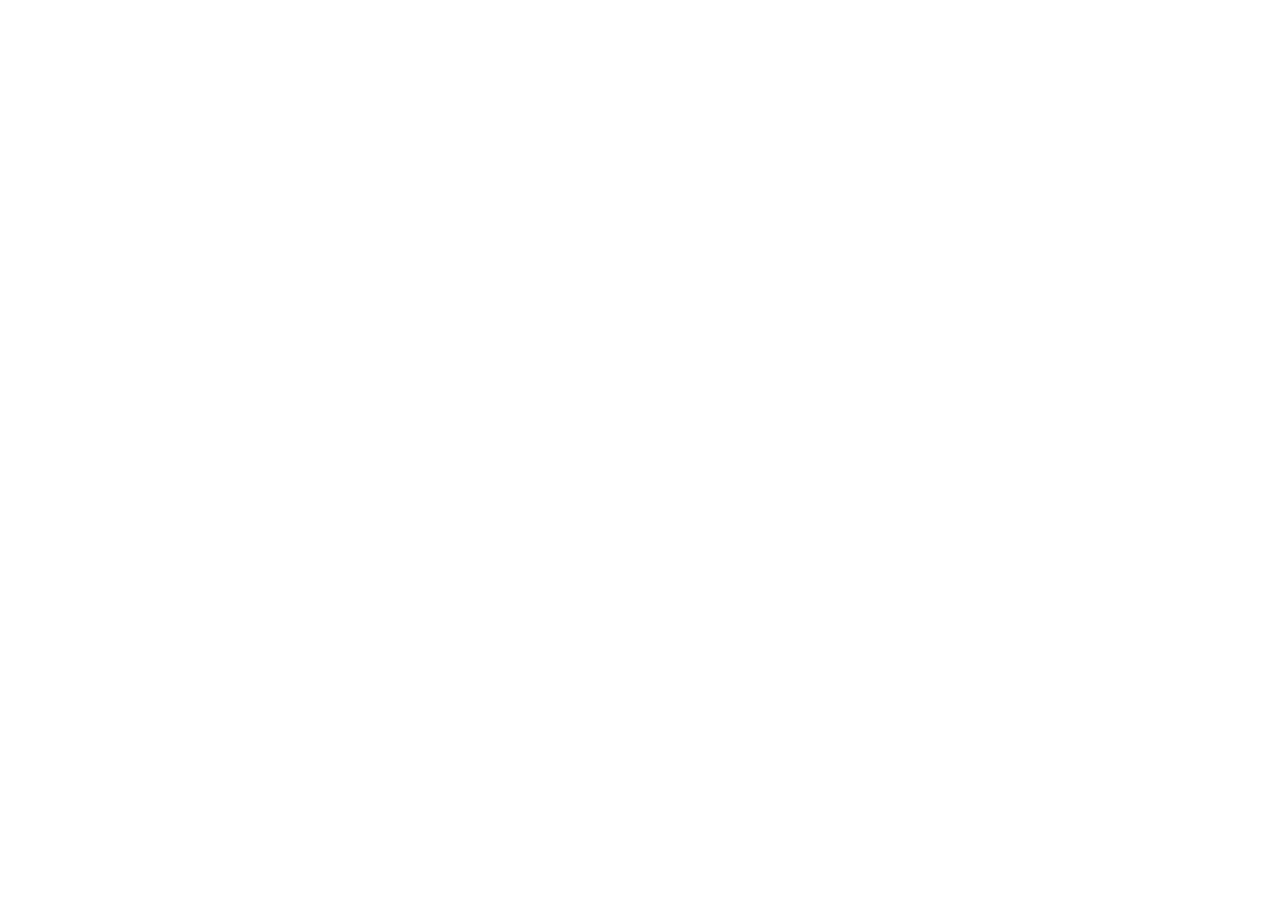
==== simulation/index.html @ 917941fb "https://virtual-labs.github.io/exp-scapular-indices-iitg click on the link to test your code." ====
<!DOCTYPE html>
<html>
<head>
	<!-- Add CSS at the head of HTML file -->
    <link rel="stylesheet" href="./css/main.css">
</head>
<body>
		<!-- Your code goes here-->

	<!-- Add JS at the bottom of HTML file --> 
        <script src="./js/main.js"></script>
<script src="../assets/js/iframeResize.js"></script>
        
        </body>
</html>
---- simulation/css/main.css ----
/* You CSS goes in here */
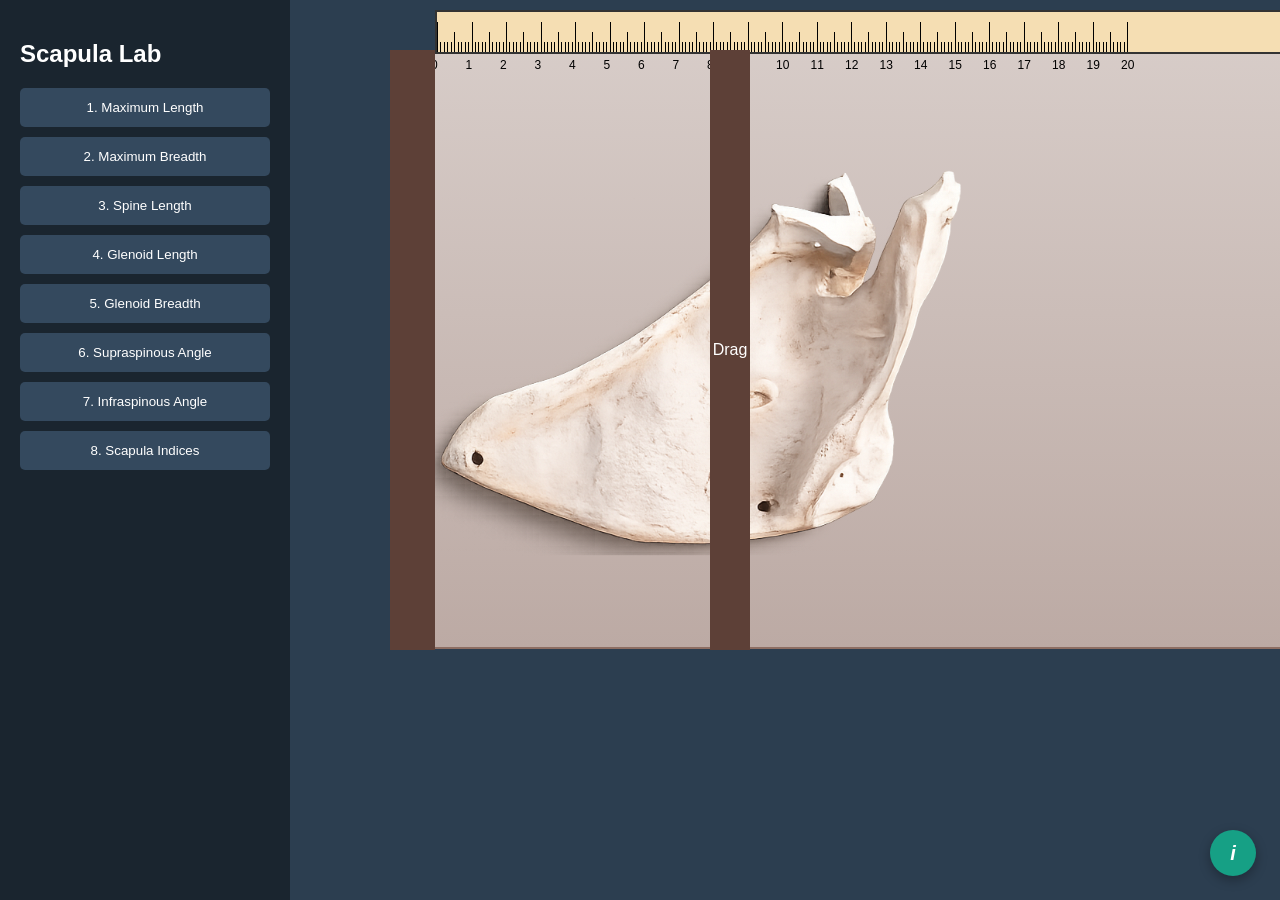
==== commit 39def1b9: "https://virtual-labs.github.io/exp-scapular-indices-iitg click on the link to test your code." ====
--- a/simulation/index.html
+++ b/simulation/index.html
@@ -1,14 +1,409 @@
 <!DOCTYPE html>
-<html>
+<html lang="en">
 <head>
-	<!-- Add CSS at the head of HTML file -->
-    <link rel="stylesheet" href="./css/main.css">
+    <meta charset="UTF-8">
+    <title>Osteometry of Scapula Simulation</title>
+    <meta name="viewport" content="width=device-width, initial-scale=1.0">
+    <!-- Reuse SAME CSS -->
+    <link rel="stylesheet" href="css/scapula.css">
 </head>
 <body>
-		<!-- Your code goes here-->
-
-	<!-- Add JS at the bottom of HTML file --> 
-        <script src="./js/main.js"></script>
+
+<div id="sidebar">
+    <h2>Scapula Lab</h2>
+
+    <button class="nav-btn active" onclick="setMode('length',event)">
+        1. Maximum Length
+    </button>
+    <button class="nav-btn" onclick="setMode('breadth',event)">
+        2. Maximum Breadth
+    </button>
+    <button class="nav-btn" onclick="setMode('spine',event)">
+        3. Spine Length
+    </button>
+    <button class="nav-btn" onclick="setMode('glenoid_len',event)">
+        4. Glenoid Length
+    </button>
+    <button class="nav-btn" onclick="setMode('glenoid_br',event)">
+        5. Glenoid Breadth
+    </button>
+    <button class="nav-btn" onclick="setMode('supra',event)">
+        6. Supraspinous Angle
+    </button>
+    <button class="nav-btn" onclick="setMode('infra',event)">
+        7. Infraspinous Angle
+    </button>
+    <button class="nav-btn" onclick="setMode('indices', event)">
+        8. Scapula Indices
+    </button>
+</div>
+
+<div id="workspace">
+
+    <img id="bone" src="images/Scapula.png">
+
+    <!-- Osteometric Board -->
+    <div id="tool-board">
+        <div id="fixed-wall" class="board-wall"></div>
+        <div id="board-surface"></div>
+        <div id="movable-wall" class="board-wall">Drag</div>
+        
+        <div id="scale">
+    <!-- ticks will be generated by JS -->
+        </div>
+    </div>
+
+    <!-- REALISTIC SLIDING CALIPER -->
+    <div id="tool-caliper">
+
+        <!-- Main scale -->
+        <div id="caliper-body">
+
+            <!-- fixed jaw -->
+            <div class="jaw fixed-jaw">
+                <div class="jaw-top"></div>
+                <div class="jaw-bottom"></div>
+            </div>
+
+            <!-- ruler -->
+            <div id="caliper-ruler">
+
+                <div class="caliper-scale"></div>
+
+            </div>
+            <!-- movable slider -->
+            <div class="slider" id="caliper-slider">
+
+                <div class="jaw movable-jaw">
+                    <div class="jaw-top"></div>
+                    <div class="jaw-bottom"></div>
+                </div>
+
+                <div class="slider-body"></div>
+
+            </div>
+
+        </div>
+
+    </div>
+
+    <!-- REALISTIC GONIOMETER -->
+    <div id="tool-goniometer">
+
+        <div id="goniometer">
+
+            <!-- Protractor -->
+            <div id="gonio-protractor">
+
+                <!-- scale markings generated by JS -->
+                <div id="gonio-scale"></div>
+
+            </div>
+
+            <!-- center pivot -->
+            <div class="gonio-center" id="gonio-center"></div>
+
+            <!-- fixed arm -->
+            <div class="gonio-arm fixed-arm" id="gonio-arm-1"></div>
+
+            <!-- movable arm -->
+            <div class="gonio-arm movable-arm" id="gonio-arm-2"></div>
+
+        </div>
+
+    </div>
+
+</div>
+
+<!-- ================= SCAPULA INDICES ================= -->
+
+<div id="tool-indices" style="display:none;padding:20px;">
+
+    <h2>Scapula Indices Calculator</h2>
+
+    <!-- ===================================== -->
+    <!-- Scapular Index -->
+    <!-- ===================================== -->
+
+    <div class="index-block">
+
+        <h3>Scapular Index (Overall Shape)</h3>
+
+        <div class="formula-title">
+            Formula:
+            <span class="formula-text">
+                Anatomical Breadth × 100 / Anatomical Length
+            </span>
+        </div>
+
+        <div class="formula">
+
+            <div class="fraction">
+
+                <span class="top">
+                    <input type="number"
+                           id="scap_num"
+                           step="0.01"
+                           placeholder="____">
+                    ×100
+                </span>
+
+                <span class="bottom">
+                    <input type="number"
+                           id="scap_den"
+                           step="0.01"
+                           placeholder="____">
+                </span>
+
+            </div>
+
+            =
+
+            <input type="text"
+                   id="ans_scap"
+                   readonly>
+
+        </div>
+
+    </div>
+
+
+    <!-- ===================================== -->
+    <!-- Glenoid Cavity Index -->
+    <!-- ===================================== -->
+
+    <div class="index-block">
+
+        <h3>Glenoid Cavity Index</h3>
+
+        <div class="formula-title">
+            Formula:
+            <span class="formula-text">
+                Breadth of Glenoid Fossa ×100 / Length of Glenoid Fossa
+            </span>
+        </div>
+
+        <div class="formula">
+
+            <div class="fraction">
+
+                <span class="top">
+
+                    <input type="number"
+                           id="glenoid_num"
+                           step="0.01"
+                           placeholder="____">
+
+                    ×100
+
+                </span>
+
+                <span class="bottom">
+
+                    <input type="number"
+                           id="glenoid_den"
+                           step="0.01"
+                           placeholder="____">
+
+                </span>
+
+            </div>
+
+            =
+
+            <input type="text"
+                   id="ans_glenoid"
+                   readonly>
+
+        </div>
+
+    </div>
+
+
+    <!-- ===================================== -->
+    <!-- Spine Length Index (Breadth) -->
+    <!-- ===================================== -->
+
+    <div class="index-block">
+
+        <h3>Spine Length Index (Relative to Breadth)</h3>
+
+        <div class="formula-title">
+            Formula:
+            <span class="formula-text">
+                Length of Spine ×100 / Anatomical Breadth
+            </span>
+        </div>
+
+        <div class="formula">
+
+            <div class="fraction">
+
+                <span class="top">
+
+                    <input type="number"
+                           id="spine_num1"
+                           step="0.01"
+                           placeholder="____">
+
+                    ×100
+
+                </span>
+
+                <span class="bottom">
+
+                    <input type="number"
+                           id="spine_den1"
+                           step="0.01"
+                           placeholder="____">
+
+                </span>
+
+            </div>
+
+            =
+
+            <input type="text"
+                   id="ans_spine_br"
+                   readonly>
+
+        </div>
+
+    </div>
+
+
+    <!-- ===================================== -->
+    <!-- Spine Length Index (Length) -->
+    <!-- ===================================== -->
+
+    <div class="index-block">
+
+        <h3>Spine Length Index (Relative to Length)</h3>
+
+        <div class="formula-title">
+            Formula:
+            <span class="formula-text">
+                Length of Spine ×100 / Anatomical Length
+            </span>
+        </div>
+
+        <div class="formula">
+
+            <div class="fraction">
+
+                <span class="top">
+
+                    <input type="number"
+                           id="spine_num2"
+                           step="0.01"
+                           placeholder="____">
+
+                    ×100
+
+                </span>
+
+                <span class="bottom">
+
+                    <input type="number"
+                           id="spine_den2"
+                           step="0.01"
+                           placeholder="____">
+
+                </span>
+
+            </div>
+
+            =
+
+            <input type="text"
+                   id="ans_spine_len"
+                   readonly>
+
+        </div>
+
+    </div>
+
+    <div id="indexFeedback" style="margin-top:20px;"></div>
+
+</div>
+
+<div id="controls">
+    <div id="instruction"></div>
+    <div class="display-box">
+        <span id="readout">0</span> <span id="unit">cm</span>
+    </div>
+    <div id="feedback"></div>
+</div>
+<!-- ================= HELP / INFO BUTTON ================= -->
+<button id="info-btn" onclick="document.getElementById('tool-help').classList.add('open')">i</button>
+
+<div id="tool-help">
+    <div id="tool-help-panel">
+        <button id="tool-help-close" onclick="document.getElementById('tool-help').classList.remove('open')">&times;</button>
+
+        <h2>How to Use This Lab</h2>
+
+        <div class="help-section">
+            <h3>General Rules</h3>
+            <ul>
+                <li>Select a measurement from the sidebar first — the correct tool loads automatically, and the instruction line above the display box tells you exactly what to measure for that mode.</li>
+                <li>Each measurement page just shows a live reading as you move the tool — there's no correctness check here. Read the value and <strong>note it down</strong>; you'll need it later.</li>
+                <li>The bone is <strong>locked in place</strong> during most measurements so it can't shift mid-reading. Double-click it to unlock/re-lock if a mode allows repositioning.</li>
+                <li>Take measurements in the order the sidebar lists them — the final Indices step needs the values you recorded from every earlier step.</li>
+                <li>Green/red feedback only appears on the <strong>Indices</strong> page, once you enter your recorded values into the formula boxes there.</li>
+            </ul>
+        </div>
+
+        <div class="help-section">
+            <h3>Osteometric Board <span class="tag">Length measurements</span></h3>
+            <ol>
+                <li>Lay the bone flat against the board with the end you're measuring from touching the <strong>fixed wall</strong>.</li>
+                <li>Drag the <strong>movable wall</strong> until it just touches the far end point of the bone for that measurement (no gap, no overlap).</li>
+                <li>Read the value from the scale or display box and note it down.</li>
+            </ol>
+        </div>
+
+        <div class="help-section">
+            <h3>Sliding Caliper <span class="tag">Width / diameter measurements</span></h3>
+            <ol>
+                <li>Drag the caliper body so the <strong>fixed jaw</strong> touches one side of the point you're measuring.</li>
+                <li>Drag the <strong>movable slider</strong> until the moving jaw just touches the opposite side, along the axis named in the instruction line (e.g. transverse or vertical).</li>
+                <li>Read the value and note it down.</li>
+            </ol>
+            <div class="note">The jaws should just contact the bone surface — don't compress it, and don't leave a gap.</div>
+        </div>
+
+        <div class="help-section">
+            <h3>Tape <span class="tag">Curved / circumference measurements</span></h3>
+            <ol>
+                <li>The tape stays fixed in place — <strong>drag the bone</strong> so the point you're measuring lines up with the tape, not the other way round.</li>
+                <li>Position the bone so the tape sits exactly along the curve or distance named in the instruction line.</li>
+                <li>Read the value and note it down.</li>
+            </ol>
+        </div>
+
+        <div class="help-section">
+            <h3>Goniometer <span class="tag">Angle measurements</span></h3>
+            <ol>
+                <li>Drag the goniometer so its center pivot lines up with the joint or point named in the instruction line.</li>
+                <li>Align the <strong>fixed arm</strong> along the first reference axis (usually the shaft).</li>
+                <li>Drag the <strong>movable arm</strong> along the second reference axis until it matches the angle you're measuring.</li>
+                <li>Read the angle in degrees and note it down.</li>
+            </ol>
+        </div>
+
+        <div class="help-section">
+            <h3>Indices / Calculations <span class="tag">Only page with feedback</span></h3>
+            <ol>
+                <li>Open the Indices page once you've recorded all the raw measurements it needs.</li>
+                <li>Enter your recorded values into each formula box — the result calculates as you type.</li>
+                <li>Each answer box turns <strong style="color:green;">green</strong> automatically if correct, <strong style="color:red;">red</strong> if not. Adjust your input values until every box is green.</li>
+            </ol>
+        </div>
+
+    </div>
+</div>
+<script src="js/scapula.js"></script>
 <script src="../assets/js/iframeResize.js"></script>
         
         </body>
--- a/simulation/css/scapula.css
+++ b/simulation/css/scapula.css
@@ -0,0 +1,960 @@
+body {
+    margin: 0;
+    font-family: Arial, sans-serif;
+    display: flex;
+    height: 100vh;
+    background: #cac2c2;
+}
+
+/* Sidebar */
+#sidebar {
+    width: 250px;
+    background: #1a252f;
+    color: white;
+    padding: 20px;
+}
+
+.nav-btn {
+    width: 100%;
+    padding: 12px;
+    margin-bottom: 10px;
+    background: #34495e;
+    border: none;
+    color: white;
+    cursor: pointer;
+    border-radius: 5px;
+}
+
+.nav-btn.active,
+.nav-btn:hover {
+    background: #16a085;
+}
+
+/* Workspace */
+#workspace {
+    flex: 1;
+    position: relative;
+    background: #2c3e50;
+}
+
+#bone {
+    position: absolute;
+    width: 400px;   /* IMPORTANT FIX */
+    height: auto;
+
+    left: 100px;
+    top: 250px;
+
+    pointer-events: auto;
+    cursor: default;   /* locked by default */
+    user-select: none;
+    z-index: 1;
+    transition: none;
+}
+
+
+/* Osteometric Board */
+.board-wall {
+    position: absolute;
+    top: 50px;
+    height: 600px;
+    background: #5d4037;
+    z-index: 3;
+
+}
+
+#fixed-wall {
+    width: 45px;
+    left: 100px;
+    z-index: 3;
+
+}
+
+#movable-wall {
+    width: 40px;
+    left: 600px;
+    cursor: col-resize;
+    color: white;
+    display: flex;
+    align-items: center;
+    justify-content: center;
+}
+
+/* Calipers */
+#tool-caliper,
+#tool-tape,
+#tool-goniometer {
+    display: none;
+}
+
+/* =========================
+   REALISTIC CALIPER
+========================= */
+
+#tool-caliper {
+    position: absolute;
+    width: 900px;
+    height: 220px;
+    left: 120px;
+    top: 180px;
+    
+}
+
+/* Main body */
+#caliper-body {
+    position: relative;
+    width: 700px;
+    height: 120px;
+}
+
+/* Metal ruler */
+#caliper-ruler {
+    position: absolute;
+    top: 58px;
+    left: 60px;
+    width: 560px;
+    height: 8px;
+    background: linear-gradient(
+        to bottom,
+        #dcdcdc,
+        #9e9e9e
+    );
+    border: 1px solid #555;
+}
+
+/* Fixed jaw */
+.fixed-jaw {
+    position: absolute;
+    left: 40px;
+    top: 10px;
+}
+
+/* Movable slider */
+.slider {
+    position: absolute;
+    left: 350px;
+    top: 0;
+    width: 80px;
+    height: 120px;
+    cursor: ew-resize;
+}
+
+/* Slider body */
+.slider-body {
+    position: absolute;
+    top: 20px;
+    left: 20px;
+    width: 35px;
+    height: 80px;
+    background: linear-gradient(
+        to bottom,
+        #cfcfcf,
+        #8c8c8c
+    );
+
+    border: 2px solid #555;
+    border-radius: 6px;
+}
+
+/* Jaws */
+.jaw {
+    position: absolute;
+    width: 40px;
+    height: 100px;
+}
+
+/* upper jaw */
+.jaw-top {
+    position: absolute;
+    width: 12px;
+    height: 45px;
+    background: #c0c0c0;
+    border: 2px solid #555;
+    left: 0;
+    top: 0;
+}
+
+/* lower jaw */
+.jaw-bottom {
+    position: absolute;
+    width: 12px;
+    height: 55px;
+    background: #c0c0c0;
+    border: 2px solid #555;
+    left: 0;
+    bottom: 0;
+}
+
+/* movable jaw position */
+.movable-jaw {
+    position: absolute;
+    left: 0;
+    top: 10px;
+}
+
+/* ruler markings */
+#caliper-ruler::before {
+    content: "";
+    position: absolute;
+    inset: 0;
+
+    background-image:
+        repeating-linear-gradient(
+            to right,
+
+            /* empty */
+            transparent 0px,
+            transparent 9px,
+
+            /* tick */
+            black 9px,
+            black 10px
+        );
+}
+/* =========================
+   CALIPER SCALE MARKINGS
+========================= */
+
+.caliper-scale {
+    position: absolute;
+    width: 100%;
+    height: 100%;
+}
+
+/* ticks */
+.cal-tick {
+    position: absolute;
+    bottom: 0;
+    width: 1px;
+    background: black;
+}
+
+/* small tick */
+.cal-tick.small {
+    height: 10px;
+}
+
+/* medium tick */
+.cal-tick.medium {
+    height: 16px;
+}
+
+/* large tick */
+.cal-tick.large {
+    height: 24px;
+    width: 2px;
+}
+
+/* labels */
+.cal-label {
+    position: absolute;
+    top: -18px;
+    font-size: 11px;
+    color: black;
+    font-weight: bold;
+}
+/* Tape */
+#tape-ring {
+    position: absolute;
+    width: 120px;
+    height: 40px;
+    border: 3px dashed orange;
+    border-radius: 50%;
+    cursor: move;
+}
+
+#tape-label {
+    position: absolute;
+    top: -25px;
+    left: 20px;
+    background: orange;
+    color: white;
+    padding: 2px 6px;
+}
+
+/* =========================
+   REALISTIC GONIOMETER
+========================= */
+
+#tool-goniometer {
+    position: absolute;
+    width: 500px;
+    height: 500px;
+    display: none;
+    z-index: 30;
+}
+
+#goniometer {
+    position: absolute;
+
+    width: 180px;
+    height: 180px;
+
+    left: 320px;
+    top: 180px;
+
+    cursor: move;
+}
+
+/* semicircle body */
+#gonio-protractor {
+
+    position: absolute;
+
+    width: 180px;
+    height: 180px;
+
+    border-radius: 50%;
+
+    border: 3px solid rgba(80,80,80,0.8);
+
+    background:
+        radial-gradient(
+            circle,
+            rgba(255,255,255,0.18),
+            rgba(255,255,255,0.05)
+        );
+
+    backdrop-filter: blur(1px);
+
+    box-shadow:
+        inset 0 0 15px rgba(255,255,255,0.25),
+        0 4px 10px rgba(0,0,0,0.25);
+
+    overflow: hidden;
+}
+/* scale container */
+#gonio-scale {
+    position: absolute;
+    width: 100%;
+    height: 100%;
+}
+
+/* center pivot */
+.gonio-center {
+
+    position: absolute;
+
+    width: 18px;
+    height: 18px;
+
+    background: #111;
+
+    border-radius: 50%;
+
+    left: 80px;
+    top: 80px;
+
+    z-index: 50;
+}
+
+/* arms */
+.gonio-arm {
+
+    position: absolute;
+
+    width: 140px;
+    height: 6px;
+
+    left: 90px;
+    top: 87px;
+
+    border-radius: 4px;
+
+    background:
+        linear-gradient(
+            to bottom,
+            #d9d9d9,
+            #8c8c8c
+        );
+
+    border: 1px solid #555;
+
+    transform-origin: left center;
+
+    z-index: 40;
+}
+
+/* fixed arm */
+.fixed-arm {
+    transform: rotate(0deg);
+}
+
+/* movable arm */
+.movable-arm {
+    transform: rotate(45deg);
+    cursor: grab;
+}
+
+/* prevent selection */
+#gonio-scale div {
+    user-select: none;
+}
+/* =========================
+   GONIOMETER SCALE TICKS
+========================= */
+
+.gonio-tick {
+
+    position: absolute;
+
+    width: 2px;
+
+    background: rgba(0,0,0,0.75);
+
+    transform-origin: center bottom;
+
+    z-index: 5;
+}
+
+/* degree labels */
+
+.gonio-label {
+
+    position: absolute;
+
+    font-size: 10px;
+
+    color: #111;
+
+    font-weight: bold;
+
+    transform: translate(-50%, -50%);
+
+    z-index: 6;
+
+    pointer-events: none;
+}
+/* Controls */
+#controls {
+    position: absolute;
+    bottom: 20px;
+    right: 20px;
+    background: white;
+    padding: 15px;
+    border-radius: 6px;
+    width: 300px;
+}
+
+.display-box {
+    font-size: 24px;
+    text-align: center;
+    margin: 10px 0;
+}
+
+.btn-check {
+    width: 100%;
+    padding: 10px;
+    background: green;
+    color: white;
+    border: none;
+    cursor: pointer;
+}
+
+#tool-indices {
+    display: none;
+    position: absolute;
+    top: 50%;
+    left: 50%;
+    transform: translate(-50%, -50%);
+    background: white;
+    padding: 25px;
+    border-radius: 10px;
+    box-shadow: 0 0 20px rgba(0,0,0,0.2);
+    width: 400px;
+}
+#scale {
+    position: absolute;
+    top: 10px;
+    left: 145px; /* starts just after fixed wall */
+    width: 900px; /* 50 cm × 20px per cm */
+    height: 40px;
+    background: #f5deb3;
+    border: 2px solid #333;
+}
+
+/* tick marks */
+.tick {
+    position: absolute;
+    bottom: 0;
+    width: 1px;
+    background: black;
+}
+
+/* small ticks (every 1 cm) */
+.tick.small {
+    height: 10px;
+}
+
+/* big ticks (every 5 cm) */
+.tick.medium {
+    height: 20px;
+}
+
+/* label ticks (every 10 cm) */
+.tick.large {
+    height: 30px;
+}
+
+.tick-label {
+    position: absolute;
+    bottom: -20px;
+    font-size: 12px;
+}
+#board-surface {
+    position: absolute;
+    top: 45px;
+    left: 145px;              /* just after fixed wall */
+    height: 600px;
+    width: 900px;
+
+    background: linear-gradient(
+        to bottom,
+        #d7ccc8,
+        #bcaaa4
+    );
+
+    border-top: 2px solid #8d6e63;
+    border-bottom: 2px solid #8d6e63;
+
+    z-index: 0;
+}
+/* =========================
+   LAYER FIXES
+========================= */
+
+
+#bone {
+    z-index: 1;
+}
+
+#tool-caliper {
+    z-index: 20;
+}
+
+#caliper-body,
+#caliper-slider,
+#caliper-ruler,
+.slider-body,
+.jaw {
+    z-index: 25;
+}
+
+#tool-goniometer {
+    z-index: 20;
+}
+
+#controls {
+    z-index: 50;
+}
+
+#tool-indices {
+    z-index: 100;
+}
+/* =========================
+   FEMUR INDICES STYLING
+========================= */
+
+#tool-indices {
+
+    display: none;
+
+    position: absolute;
+
+    top: 50%;
+    left: 50%;
+
+    transform: translate(-50%, -50%);
+
+    width: 700px;
+    max-height: 85vh;
+
+    overflow-y: auto;
+
+    background: #ffffff;
+
+    padding: 25px;
+
+    border-radius: 12px;
+
+    box-shadow: 0 0 25px rgba(0,0,0,0.25);
+
+    z-index: 100;
+}
+
+#tool-indices h2 {
+
+    margin-top: 0;
+
+    text-align: center;
+
+    color: #2c3e50;
+}
+
+.index-block {
+
+    margin-bottom: 25px;
+
+    padding: 15px;
+
+    border-radius: 10px;
+
+    background: #f7f7f7;
+
+    border: 1px solid #ddd;
+}
+
+.index-block h3 {
+
+    margin-top: 0;
+
+    font-size: 18px;
+
+    color: #34495e;
+}
+.formula-title {
+
+    margin-bottom: 12px;
+
+    padding: 10px 14px;
+
+    background: #eef3f7;
+
+    border-left: 5px solid #16a085;
+
+    border-radius: 6px;
+
+    font-size: 15px;
+
+    font-weight: bold;
+
+    color: #2c3e50;
+}
+
+.formula-text {
+
+    font-weight: normal;
+
+    color: #34495e;
+}
+.formula {
+
+    font-size: 24px;
+
+    display: flex;
+
+    align-items: center;
+
+    gap: 15px;
+
+    flex-wrap: wrap;
+}
+
+.fraction {
+
+    display: inline-block;
+
+    text-align: center;
+
+    vertical-align: middle;
+}
+
+.fraction .top {
+
+    display: block;
+
+    border-bottom: 2px solid black;
+
+    padding: 8px;
+}
+
+.fraction .bottom {
+
+    display: block;
+
+    padding: 8px;
+}
+
+#tool-indices input {
+
+    width: 100px;
+
+    padding: 8px;
+
+    font-size: 18px;
+
+    text-align: center;
+
+    border: 1px solid #999;
+
+    border-radius: 6px;
+}
+
+#tool-indices input[readonly] {
+
+    background: #ecf0f1;
+
+    font-weight: bold;
+
+    color: #2c3e50;
+}
+/* =========================
+   FEMUR INDICES STYLING
+========================= */
+
+#tool-indices {
+
+    display: none;
+
+    position: absolute;
+
+    top: 50%;
+    left: 50%;
+
+    transform: translate(-50%, -50%);
+
+    width: 700px;
+    max-height: 85vh;
+
+    overflow-y: auto;
+
+    background: #ffffff;
+
+    padding: 25px;
+
+    border-radius: 12px;
+
+    box-shadow: 0 0 25px rgba(0,0,0,0.25);
+
+    z-index: 100;
+}
+
+#tool-indices h2 {
+
+    margin-top: 0;
+
+    text-align: center;
+
+    color: #2c3e50;
+}
+
+.index-block {
+
+    margin-bottom: 25px;
+
+    padding: 15px;
+
+    border-radius: 10px;
+
+    background: #f7f7f7;
+
+    border: 1px solid #ddd;
+}
+
+.index-block h3 {
+
+    margin-top: 0;
+
+    font-size: 18px;
+
+    color: #34495e;
+}
+.formula-title {
+
+    margin-bottom: 12px;
+
+    padding: 10px 14px;
+
+    background: #eef3f7;
+
+    border-left: 5px solid #16a085;
+
+    border-radius: 6px;
+
+    font-size: 15px;
+
+    font-weight: bold;
+
+    color: #2c3e50;
+}
+
+.formula-text {
+
+    font-weight: normal;
+
+    color: #34495e;
+}
+.formula {
+
+    font-size: 24px;
+
+    display: flex;
+
+    align-items: center;
+
+    gap: 15px;
+
+    flex-wrap: wrap;
+}
+
+.fraction {
+
+    display: inline-block;
+
+    text-align: center;
+
+    vertical-align: middle;
+}
+
+.fraction .top {
+
+    display: block;
+
+    border-bottom: 2px solid black;
+
+    padding: 8px;
+}
+
+.fraction .bottom {
+
+    display: block;
+
+    padding: 8px;
+}
+
+#tool-indices input {
+
+    width: 100px;
+
+    padding: 8px;
+
+    font-size: 18px;
+
+    text-align: center;
+
+    border: 1px solid #999;
+
+    border-radius: 6px;
+}
+
+#tool-indices input[readonly] {
+
+    background: #ecf0f1;
+
+    font-weight: bold;
+
+    color: #2c3e50;
+}
+/* =========================
+   HELP / INFO BUTTON + MODAL
+========================= */
+
+#info-btn {
+    position: fixed;
+    bottom: 24px;
+    right: 24px;
+    width: 46px;
+    height: 46px;
+    border-radius: 50%;
+    background: #16a085;
+    color: white;
+    border: none;
+    font-size: 20px;
+    font-weight: bold;
+    font-style: italic;
+    cursor: pointer;
+    box-shadow: 0 4px 12px rgba(0,0,0,0.3);
+    z-index: 200;
+}
+#info-btn:hover {
+    background: #138d75;
+}
+
+#tool-help {
+    display: none;
+    position: fixed;
+    inset: 0;
+    background: rgba(0,0,0,0.45);
+    z-index: 150;
+    align-items: center;
+    justify-content: center;
+}
+#tool-help.open {
+    display: flex;
+}
+
+#tool-help-panel {
+    background: #ffffff;
+    width: 760px;
+    max-width: 92vw;
+    max-height: 88vh;
+    overflow-y: auto;
+    border-radius: 12px;
+    padding: 30px 34px;
+    box-shadow: 0 0 25px rgba(0,0,0,0.35);
+    position: relative;
+}
+
+#tool-help-close {
+    position: absolute;
+    top: 16px;
+    right: 18px;
+    background: #eee;
+    border: none;
+    width: 30px;
+    height: 30px;
+    border-radius: 50%;
+    cursor: pointer;
+    font-size: 16px;
+}
+
+#tool-help-panel h2 {
+    margin-top: 0;
+    color: #1a252f;
+    border-bottom: 3px solid #16a085;
+    padding-bottom: 10px;
+}
+
+.help-section {
+    margin-bottom: 22px;
+    padding: 16px 18px;
+    background: #f7f7f7;
+    border: 1px solid #ddd;
+    border-left: 5px solid #16a085;
+    border-radius: 8px;
+}
+.help-section h3 {
+    margin-top: 0;
+    color: #34495e;
+    font-size: 16px;
+}
+.help-section ol,
+.help-section ul {
+    margin: 8px 0 0 0;
+    padding-left: 20px;
+}
+.help-section li {
+    margin-bottom: 6px;
+    line-height: 1.5;
+}
+
+.tag {
+    display: inline-block;
+    font-size: 11px;
+    font-weight: bold;
+    color: white;
+    background: #34495e;
+    padding: 2px 8px;
+    border-radius: 10px;
+    margin-left: 6px;
+    vertical-align: middle;
+}
+
+.note {
+    background: #eef3f7;
+    border-left: 4px solid #2980b9;
+    padding: 8px 12px;
+    border-radius: 6px;
+    font-size: 13px;
+    margin-top: 10px;
+}
